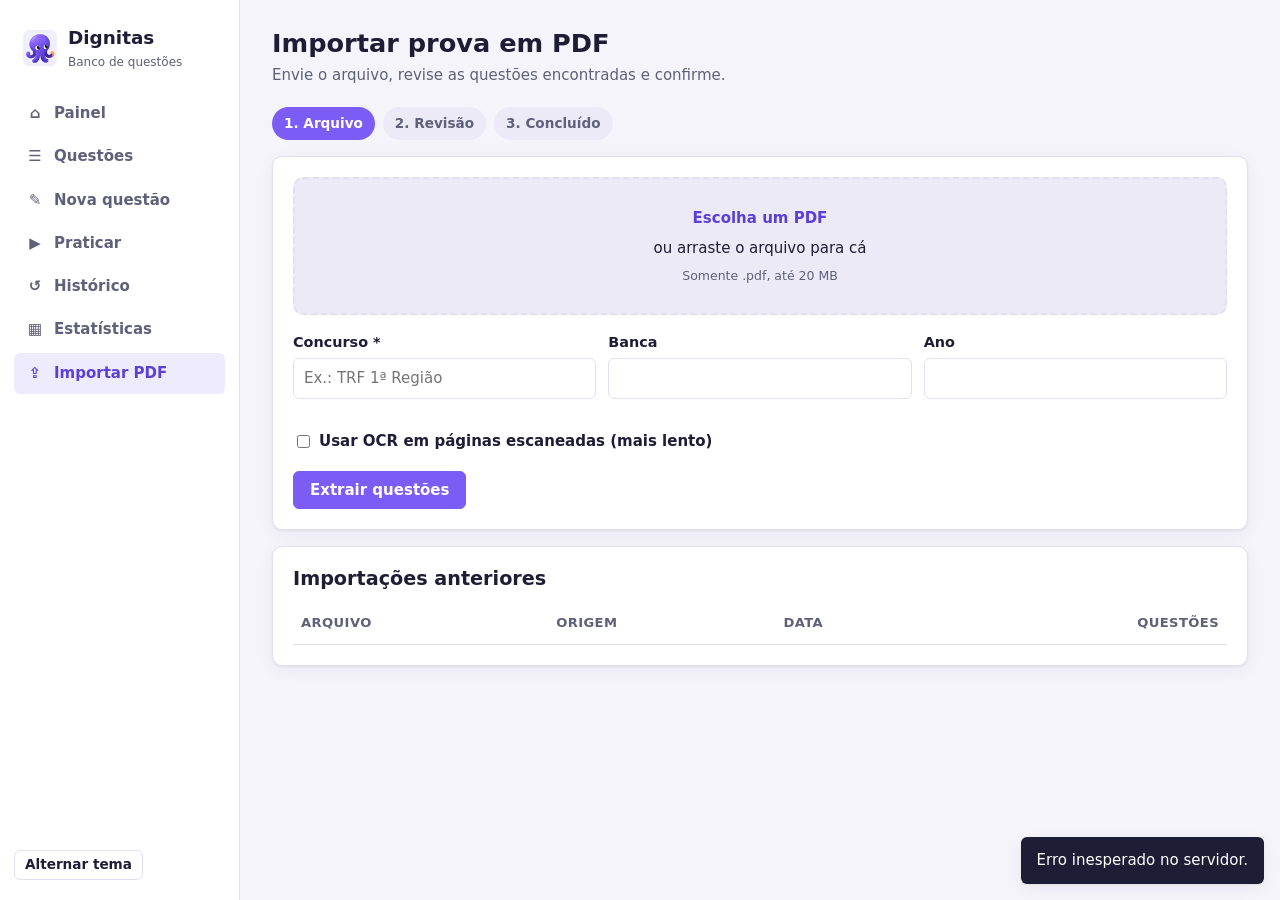
==== web/src/main/resources/static/importar.html @ 57759c16 "Add Spring REST back-end and front-end integration (baseline) Multi-module Maven project: core (busi" ====
<!doctype html>
<html lang="pt-BR">
<head>
    <meta charset="utf-8">
    <meta name="viewport" content="width=device-width, initial-scale=1">
    <title>Dignitas · Importar PDF</title>
    <link rel="icon" href="img/favicon.png">
    <link rel="stylesheet" href="css/base.css">
    <link rel="stylesheet" href="css/layout.css">
    <link rel="stylesheet" href="css/paginas.css">
    <script src="js/regras.js" defer></script>
    <script src="js/api.js" defer></script>
    <script src="js/app.js" defer></script>
    <script src="js/importar.js" defer></script>
</head>
<body data-page="importar">
<header class="topbar">
    <a class="brand" href="index.html"><img src="img/dignitas.png" alt=""><strong>Dignitas</strong></a>
    <button class="btn btn-small" id="menu-toggle" aria-controls="sidebar" aria-expanded="false">Menu</button>
</header>
<div class="app">
    <nav class="sidebar" id="sidebar" aria-label="Navegação principal">
        <a class="brand" href="index.html"><img src="img/dignitas.png" alt=""><div><strong>Dignitas</strong><span>Banco de questões</span></div></a>
        <ul class="nav">
            <li><a href="index.html" data-page="painel"><span class="icon" aria-hidden="true">⌂</span>Painel</a></li>
            <li><a href="questoes.html" data-page="questoes"><span class="icon" aria-hidden="true">☰</span>Questões</a></li>
            <li><a href="editor.html" data-page="editor"><span class="icon" aria-hidden="true">✎</span>Nova questão</a></li>
            <li><a href="praticar.html" data-page="praticar"><span class="icon" aria-hidden="true">▶</span>Praticar</a></li>
            <li><a href="historico.html" data-page="historico"><span class="icon" aria-hidden="true">↺</span>Histórico</a></li>
            <li><a href="estatisticas.html" data-page="estatisticas"><span class="icon" aria-hidden="true">▦</span>Estatísticas</a></li>
            <li><a href="importar.html" data-page="importar"><span class="icon" aria-hidden="true">⇪</span>Importar PDF</a></li>
        </ul>
        <div class="sidebar-footer"><button class="btn btn-small" id="theme-toggle" type="button">Alternar tema</button></div>
    </nav>

    <main class="main" id="conteudo">
        <div class="page-header">
            <div>
                <h1>Importar prova em PDF</h1>
                <p>Envie o arquivo, revise as questões encontradas e confirme.</p>
            </div>
        </div>

        <ol class="passos" aria-label="Etapas da importação">
            <li id="passo-1" class="ativo">1. Arquivo</li>
            <li id="passo-2">2. Revisão</li>
            <li id="passo-3">3. Concluído</li>
        </ol>

        <!-- Etapa 1 -->
        <form class="card" id="form-arquivo" novalidate>
            <div class="alert alert-error" id="erros-arquivo" role="alert" hidden></div>
            <label class="soltar" id="zona" for="arquivo">
                <input type="file" id="arquivo" accept="application/pdf,.pdf">
                <strong>Escolha um PDF</strong>
                <span>ou arraste o arquivo para cá</span>
                <small>Somente .pdf, até 20 MB</small>
                <span id="nome-arquivo" class="badge badge-accent" hidden></span>
            </label>
            <div class="form-row mt">
                <div class="field">
                    <label for="i-concurso">Concurso *</label>
                    <input type="text" id="i-concurso" placeholder="Ex.: TRF 1ª Região">
                    <span class="field-error" id="erro-i-concurso"></span>
                </div>
                <div class="field">
                    <label for="i-banca">Banca</label>
                    <input type="text" id="i-banca" list="lista-bancas" autocomplete="off">
                    <datalist id="lista-bancas"></datalist>
                </div>
                <div class="field">
                    <label for="i-ano">Ano</label>
                    <input type="number" id="i-ano" min="1950" step="1">
                    <span class="field-error" id="erro-i-ano"></span>
                </div>
            </div>
            <label class="check"><input type="checkbox" id="i-ocr"> Usar OCR em páginas escaneadas (mais lento)</label>
            <div id="progresso" class="mt" hidden>
                <div class="linha-barra-topo"><span id="progresso-texto">Lendo páginas…</span><strong id="progresso-pct">0%</strong></div>
                <div class="bar secondary"><span id="progresso-barra"></span></div>
            </div>
            <div class="form-actions mt">
                <button class="btn btn-primary" type="submit" id="enviar">Extrair questões</button>
            </div>
        </form>

        <!-- Etapa 2 -->
        <section class="card" id="revisao" hidden>
            <div class="card-header">
                <h2>Questões encontradas</h2>
                <label class="check"><input type="checkbox" id="todas" checked> Selecionar todas</label>
            </div>
            <p class="muted" id="resumo-revisao"></p>
            <div id="lista-revisao"></div>
            <div class="form-actions mt">
                <button class="btn btn-primary" type="button" id="confirmar">Salvar selecionadas</button>
                <button class="btn" type="button" id="voltar">Voltar</button>
            </div>
        </section>

        <!-- Etapa 3 -->
        <section class="card alert-ok" id="concluido" hidden>
            <h2>Importação concluída</h2>
            <p id="resumo-final"></p>
            <div class="form-actions">
                <a class="btn btn-primary" href="questoes.html">Ver questões</a>
                <button class="btn" type="button" id="nova">Importar outro arquivo</button>
            </div>
        </section>

        <section class="card mt">
            <div class="card-header"><h2>Importações anteriores</h2></div>
            <div class="table-wrap">
                <table>
                    <thead><tr><th>Arquivo</th><th>Origem</th><th>Data</th><th class="num">Questões</th></tr></thead>
                    <tbody id="t-importacoes"></tbody>
                </table>
            </div>
        </section>
    </main>
</div>
</body>
</html>
---- web/src/main/resources/static/css/base.css ----
/* Dignitas — base: tokens de cor, tipografia e componentes.
   Paleta herdada do app desktop: roxo do polvo como destaque, laranja/rosa como secundária. */

:root {
    --accent: #7b5cf5;
    --accent-strong: #5b3fd6;
    --accent-subtle: #efebff;
    --secondary: #f59e4b;
    --secondary-2: #e8708c;

    --bg: #f5f4fb;
    --surface: #ffffff;
    --surface-inset: #eceaf7;
    --border: #e2dff1;
    --fg: #1f1d36;
    --fg-muted: #5f6079;
    --fg-subtle: #8c8ca6;

    --ok: #1f8a5b;
    --ok-subtle: #e3f5ec;
    --error: #c2334d;
    --error-subtle: #fbe7eb;
    --warn: #a35c12;
    --warn-subtle: #fdf0e1;

    --radius: 10px;
    --radius-sm: 6px;
    --shadow: 0 1px 2px rgba(31, 29, 54, .06), 0 4px 16px rgba(31, 29, 54, .06);
    --font: "Segoe UI", system-ui, -apple-system, Roboto, "Helvetica Neue", Arial, sans-serif;
    --mono: Consolas, "Cascadia Mono", ui-monospace, monospace;
}

@media (prefers-color-scheme: dark) {
    :root:not([data-theme="light"]) {
        --accent: #957cf8;
        --accent-strong: #ae9bfd;
        --accent-subtle: #2a2350;
        --bg: #131221;
        --surface: #1c1a2e;
        --surface-inset: #24223a;
        --border: #34314f;
        --fg: #ecebf7;
        --fg-muted: #b3b2cc;
        --fg-subtle: #8584a3;
        --ok: #4fc98f;
        --ok-subtle: #173528;
        --error: #f07a90;
        --error-subtle: #3d1a23;
        --warn: #f3b06a;
        --warn-subtle: #3a2a17;
        --shadow: 0 1px 2px rgba(0, 0, 0, .3), 0 4px 16px rgba(0, 0, 0, .25);
    }
}

:root[data-theme="dark"] {
    --accent: #957cf8;
    --accent-strong: #ae9bfd;
    --accent-subtle: #2a2350;
    --bg: #131221;
    --surface: #1c1a2e;
    --surface-inset: #24223a;
    --border: #34314f;
    --fg: #ecebf7;
    --fg-muted: #b3b2cc;
    --fg-subtle: #8584a3;
    --ok: #4fc98f;
    --ok-subtle: #173528;
    --error: #f07a90;
    --error-subtle: #3d1a23;
    --warn: #f3b06a;
    --warn-subtle: #3a2a17;
    --shadow: 0 1px 2px rgba(0, 0, 0, .3), 0 4px 16px rgba(0, 0, 0, .25);
}

*, *::before, *::after { box-sizing: border-box; }

html { -webkit-text-size-adjust: 100%; }

body {
    margin: 0;
    font-family: var(--font);
    font-size: 15px;
    line-height: 1.55;
    color: var(--fg);
    background: var(--bg);
}

h1, h2, h3 { line-height: 1.25; margin: 0 0 .5em; }
h1 { font-size: 1.6rem; }
h2 { font-size: 1.2rem; }
h3 { font-size: 1rem; }
p { margin: 0 0 1em; }
a { color: var(--accent-strong); }
small, .muted { color: var(--fg-muted); }

:focus-visible { outline: 2px solid var(--accent); outline-offset: 2px; }

.visually-hidden {
    position: absolute; width: 1px; height: 1px; padding: 0; margin: -1px;
    overflow: hidden; clip: rect(0 0 0 0); white-space: nowrap; border: 0;
}

/* ---------- Cartões ---------- */
.card {
    background: var(--surface);
    border: 1px solid var(--border);
    border-radius: var(--radius);
    box-shadow: var(--shadow);
    padding: 20px;
}
.card + .card { margin-top: 16px; }
.grid > .card + .card { margin-top: 0; } /* na grade o espaçamento vem do gap */
.card-header { display: flex; align-items: center; justify-content: space-between; gap: 12px; margin-bottom: 12px; flex-wrap: wrap; }
.card-header h2 { margin: 0; }

.stat { display: flex; flex-direction: column; gap: 2px; }
.stat-value { font-size: 1.9rem; font-weight: 700; color: var(--fg); }
.stat-label { color: var(--fg-muted); font-size: .9rem; }

/* ---------- Botões ---------- */
.btn {
    display: inline-flex; align-items: center; justify-content: center; gap: 6px;
    min-height: 38px; padding: 0 16px;
    border: 1px solid var(--border); border-radius: var(--radius-sm);
    background: var(--surface); color: var(--fg);
    font: inherit; font-weight: 600; text-decoration: none; cursor: pointer;
    transition: background-color .15s, border-color .15s;
}
.btn:hover { background: var(--surface-inset); }
.btn-primary { background: var(--accent); border-color: var(--accent); color: #fff; }
.btn-primary:hover { background: var(--accent-strong); border-color: var(--accent-strong); }
.btn-danger { color: var(--error); }
.btn-small { min-height: 30px; padding: 0 10px; font-size: .85rem; }
.btn:disabled { opacity: .5; cursor: not-allowed; }

/* ---------- Formulários ---------- */
.field { display: flex; flex-direction: column; gap: 4px; margin-bottom: 14px; }
.field label, .field .label { font-weight: 600; font-size: .9rem; }
.field .hint { font-size: .8rem; color: var(--fg-muted); }

input[type="text"], input[type="number"], input[type="search"], select, textarea {
    width: 100%;
    min-height: 38px;
    padding: 8px 10px;
    border: 1px solid var(--border);
    border-radius: var(--radius-sm);
    background: var(--surface);
    color: var(--fg);
    font: inherit;
}
textarea { resize: vertical; min-height: 96px; }
input:focus, select:focus, textarea:focus { border-color: var(--accent); outline: none; box-shadow: 0 0 0 3px var(--accent-subtle); }

.field.invalid input, .field.invalid textarea, .field.invalid select { border-color: var(--error); }
.field-error { color: var(--error); font-size: .82rem; min-height: 1em; }

.form-row { display: grid; grid-template-columns: repeat(auto-fit, minmax(160px, 1fr)); gap: 12px; }
.form-actions { display: flex; gap: 8px; flex-wrap: wrap; margin-top: 8px; }

/* ---------- Tabelas ---------- */
.table-wrap { overflow-x: auto; }
table { width: 100%; border-collapse: collapse; }
th, td { text-align: left; padding: 10px 8px; border-bottom: 1px solid var(--border); vertical-align: top; }
th { font-size: .82rem; text-transform: uppercase; letter-spacing: .03em; color: var(--fg-muted); }
tbody tr:hover { background: var(--surface-inset); }
td.num, th.num { text-align: right; font-variant-numeric: tabular-nums; }

/* ---------- Selos e avisos ---------- */
.badge {
    display: inline-block; padding: 1px 8px; border-radius: 999px;
    font-size: .78rem; font-weight: 600; background: var(--surface-inset); color: var(--fg-muted);
}
.badge-ok { background: var(--ok-subtle); color: var(--ok); }
.badge-error { background: var(--error-subtle); color: var(--error); }
.badge-warn { background: var(--warn-subtle); color: var(--warn); }
.badge-accent { background: var(--accent-subtle); color: var(--accent-strong); }

.alert { padding: 12px 14px; border-radius: var(--radius-sm); border: 1px solid transparent; margin-bottom: 14px; }
.alert ul { margin: 6px 0 0; padding-left: 20px; }
.alert-error { background: var(--error-subtle); color: var(--error); border-color: var(--error); }
.alert-ok { background: var(--ok-subtle); color: var(--ok); border-color: var(--ok); }
.alert-info { background: var(--accent-subtle); color: var(--accent-strong); border-color: var(--accent); }

.empty { text-align: center; color: var(--fg-muted); padding: 24px 8px; }

/* ---------- Barras (estatísticas e progresso) ---------- */
.bar { height: 10px; background: var(--surface-inset); border-radius: 999px; overflow: hidden; }
.bar > span { display: block; height: 100%; background: var(--accent); border-radius: 999px; transition: width .4s ease; }
.bar.secondary > span { background: var(--secondary); }

/* ---------- Aviso flutuante ---------- */
.toast {
    position: fixed; right: 16px; bottom: 16px; z-index: 50;
    max-width: calc(100vw - 32px);
    padding: 12px 16px; border-radius: var(--radius-sm);
    background: var(--fg); color: var(--surface); box-shadow: var(--shadow);
    opacity: 0; transform: translateY(8px); transition: opacity .2s, transform .2s;
    pointer-events: none;
}
.toast.show { opacity: 1; transform: none; }

@media (prefers-reduced-motion: reduce) {
    * { transition: none !important; animation: none !important; }
}
---- web/src/main/resources/static/css/layout.css ----
/* Dignitas — estrutura das páginas: menu lateral, cabeçalho e grade de conteúdo. */

.app { display: grid; grid-template-columns: 240px 1fr; min-height: 100vh; }

/* ---------- Menu lateral ---------- */
.sidebar {
    position: sticky; top: 0; height: 100vh;
    display: flex; flex-direction: column; gap: 4px;
    padding: 20px 14px;
    background: var(--surface);
    border-right: 1px solid var(--border);
}
.brand { display: flex; align-items: center; gap: 10px; padding: 4px 8px 18px; text-decoration: none; color: var(--fg); }
.brand img { width: 36px; height: 36px; }
.brand strong { font-size: 1.15rem; }
.brand span { display: block; font-size: .75rem; color: var(--fg-muted); font-weight: 400; }

.nav { list-style: none; margin: 0; padding: 0; display: flex; flex-direction: column; gap: 2px; }
.nav a {
    display: flex; align-items: center; gap: 10px;
    padding: 9px 12px; border-radius: var(--radius-sm);
    color: var(--fg-muted); text-decoration: none; font-weight: 600;
}
.nav a:hover { background: var(--surface-inset); color: var(--fg); }
.nav a[aria-current="page"] { background: var(--accent-subtle); color: var(--accent-strong); }
.nav .icon { width: 18px; text-align: center; }

.sidebar-footer { margin-top: auto; }

/* ---------- Conteúdo ---------- */
.main { min-width: 0; padding: 28px 32px 48px; }
.page-header { display: flex; align-items: flex-end; justify-content: space-between; gap: 16px; flex-wrap: wrap; margin-bottom: 20px; }
.page-header h1 { margin: 0; }
.page-header p { margin: 4px 0 0; color: var(--fg-muted); }

.grid { display: grid; gap: 16px; }
.grid-4 { grid-template-columns: repeat(4, minmax(0, 1fr)); }
.grid-2 { grid-template-columns: repeat(2, minmax(0, 1fr)); }
.grid-main-aside { grid-template-columns: minmax(0, 2fr) minmax(0, 1fr); align-items: start; }

/* ---------- Barra superior (somente telas pequenas) ---------- */
.topbar { display: none; }

@media (max-width: 960px) {
    .grid-4 { grid-template-columns: repeat(2, minmax(0, 1fr)); }
    .grid-main-aside { grid-template-columns: 1fr; }
}

@media (max-width: 760px) {
    .app { grid-template-columns: 1fr; }
    .topbar {
        display: flex; align-items: center; justify-content: space-between;
        position: sticky; top: 0; z-index: 30;
        padding: 10px 16px; background: var(--surface); border-bottom: 1px solid var(--border);
    }
    .topbar .brand { padding: 0; }
    .sidebar {
        position: fixed; inset: 0 auto 0 0; z-index: 40; width: 260px;
        transform: translateX(-100%); transition: transform .2s ease;
    }
    .sidebar.open { transform: none; box-shadow: var(--shadow); }
    .backdrop { position: fixed; inset: 0; z-index: 35; background: rgba(0, 0, 0, .35); }
    .main { padding: 20px 16px 40px; }
    .grid-2 { grid-template-columns: 1fr; }
}

@media (max-width: 420px) {
    .grid-4 { grid-template-columns: 1fr; }
}
---- web/src/main/resources/static/css/paginas.css ----
/* Dignitas — estilos específicos de cada página. */

.mt { margin-top: 16px; }

/* ---------- Painel ---------- */
.lista-simples { list-style: none; margin: 0; padding: 0; }
.lista-simples li {
    display: grid; grid-template-columns: auto 1fr auto; align-items: center; gap: 10px;
    padding: 10px 0; border-bottom: 1px solid var(--border);
}
.lista-simples li:last-child { border-bottom: 0; }
.lista-simples li.empty { display: block; }
.lista-simples a { color: var(--fg); text-decoration: none; overflow: hidden; text-overflow: ellipsis; white-space: nowrap; }
.lista-simples a:hover { color: var(--accent-strong); text-decoration: underline; }

.linha-barra { margin-bottom: 14px; }
.linha-barra-topo { display: flex; justify-content: space-between; gap: 8px; margin-bottom: 4px; font-size: .9rem; }

/* ---------- Lista de questões ---------- */
/* Alinhados pelo topo: o espaço da mensagem de erro não desloca os campos */
.filtros { display: grid; grid-template-columns: 2fr repeat(3, 1fr) auto; gap: 12px; align-items: start; }
.filtros .field { margin-bottom: 0; }
.filtros .form-actions { margin-top: 26px; }
.filtros.compacto { grid-template-columns: 2fr 1fr; }
.enunciado-curto { display: -webkit-box; -webkit-line-clamp: 2; -webkit-box-orient: vertical; overflow: hidden; max-width: 520px; }
.acoes { display: flex; gap: 6px; flex-wrap: wrap; }
td .acoes { flex-wrap: nowrap; }
.paginacao { display: flex; align-items: center; justify-content: space-between; gap: 12px; margin-top: 14px; flex-wrap: wrap; }

@media (max-width: 960px) {
    .filtros { grid-template-columns: 1fr 1fr; }
    .filtros .field:first-child { grid-column: 1 / -1; }
}

/* ---------- Editor ---------- */
.alternativa {
    display: grid; grid-template-columns: auto 44px 1fr auto; align-items: start; gap: 10px;
    padding: 10px; border: 1px solid var(--border); border-radius: var(--radius-sm); margin-bottom: 8px;
    background: var(--surface);
}
.alternativa.correta { border-color: var(--ok); background: var(--ok-subtle); }
.alternativa .letra {
    display: grid; place-items: center; width: 44px; height: 38px;
    border-radius: var(--radius-sm); background: var(--surface-inset); font-weight: 700;
}
.alternativa textarea { min-height: 38px; }
.alternativa input[type="radio"] { margin-top: 12px; width: 18px; height: 18px; accent-color: var(--ok); }
.alternativa.invalid textarea { border-color: var(--error); }
.contador { font-size: .8rem; color: var(--fg-muted); text-align: right; }
.contador.limite { color: var(--error); }
.tipo-questao { display: flex; gap: 16px; flex-wrap: wrap; }
.tipo-questao label, .check { display: inline-flex; align-items: center; gap: 6px; font-weight: 600; }

/* ---------- Praticar ---------- */
.questao-meta { display: flex; gap: 6px; flex-wrap: wrap; margin-bottom: 12px; }
.texto-base { padding: 12px 14px; border-left: 3px solid var(--secondary); background: var(--surface-inset); border-radius: 0 var(--radius-sm) var(--radius-sm) 0; margin-bottom: 14px; }
.enunciado { font-size: 1.05rem; margin-bottom: 16px; }
.opcoes { display: flex; flex-direction: column; gap: 8px; margin: 0; padding: 0; border: 0; }
.opcao {
    display: grid; grid-template-columns: 34px 1fr; gap: 10px; align-items: start;
    padding: 10px 12px; border: 1px solid var(--border); border-radius: var(--radius-sm); cursor: pointer;
    background: var(--surface);
}
.opcao:hover { border-color: var(--accent); }
.opcao input { position: absolute; opacity: 0; pointer-events: none; }
.opcao .letra { display: grid; place-items: center; width: 30px; height: 30px; border-radius: 50%; background: var(--surface-inset); font-weight: 700; }
.opcao:has(input:checked) { border-color: var(--accent); background: var(--accent-subtle); }
.opcao:has(input:checked) .letra { background: var(--accent); color: #fff; }
.opcao:has(input:focus-visible) { outline: 2px solid var(--accent); outline-offset: 2px; }
.opcao.certa { border-color: var(--ok); background: var(--ok-subtle); }
.opcao.certa .letra { background: var(--ok); color: #fff; }
.opcao.errada { border-color: var(--error); background: var(--error-subtle); }
.opcao.errada .letra { background: var(--error); color: #fff; }
.opcoes:disabled .opcao { cursor: default; }
.atalhos { font-size: .8rem; color: var(--fg-muted); margin-top: 10px; }
kbd { font-family: var(--mono); padding: 1px 5px; border: 1px solid var(--border); border-bottom-width: 2px; border-radius: 4px; background: var(--surface); font-size: .8em; }

/* ---------- Estatísticas ---------- */
.dias { display: grid; grid-template-columns: repeat(7, 1fr); gap: 8px; align-items: end; height: 180px; padding-top: 8px; }
.dia { display: flex; flex-direction: column; align-items: center; justify-content: flex-end; gap: 6px; height: 100%; }
.dia-coluna { width: 100%; max-width: 36px; display: flex; flex-direction: column-reverse; border-radius: 6px 6px 0 0; overflow: hidden; background: var(--surface-inset); min-height: 4px; }
.dia-coluna .acertos { background: var(--accent); }
.dia-coluna .erros { background: var(--secondary-2); }
.dia small { font-size: .75rem; }
.legenda { display: flex; gap: 14px; font-size: .8rem; color: var(--fg-muted); margin-top: 10px; }
.legenda span::before { content: ""; display: inline-block; width: 10px; height: 10px; border-radius: 2px; margin-right: 6px; vertical-align: -1px; }
.legenda .l-acertos::before { background: var(--accent); }
.legenda .l-erros::before { background: var(--secondary-2); }

/* ---------- Importar ---------- */
.passos { display: flex; gap: 8px; list-style: none; padding: 0; margin: 0 0 16px; flex-wrap: wrap; }
.passos li { padding: 6px 12px; border-radius: 999px; background: var(--surface-inset); color: var(--fg-muted); font-weight: 600; font-size: .85rem; }
.passos li.ativo { background: var(--accent); color: #fff; }
.passos li.feito { background: var(--accent-subtle); color: var(--accent-strong); }
.soltar {
    display: flex; flex-direction: column; align-items: center; gap: 6px; text-align: center;
    padding: 28px 16px; border: 2px dashed var(--border); border-radius: var(--radius); background: var(--surface-inset);
    cursor: pointer;
}
.soltar.arrastando { border-color: var(--accent); background: var(--accent-subtle); }
.soltar input { position: absolute; opacity: 0; width: 1px; height: 1px; }
.soltar strong { color: var(--accent-strong); }
.revisao-item { display: grid; grid-template-columns: auto 1fr auto; gap: 10px; align-items: start; padding: 10px 0; border-bottom: 1px solid var(--border); }
.revisao-item:last-child { border-bottom: 0; }
[hidden] { display: none !important; }
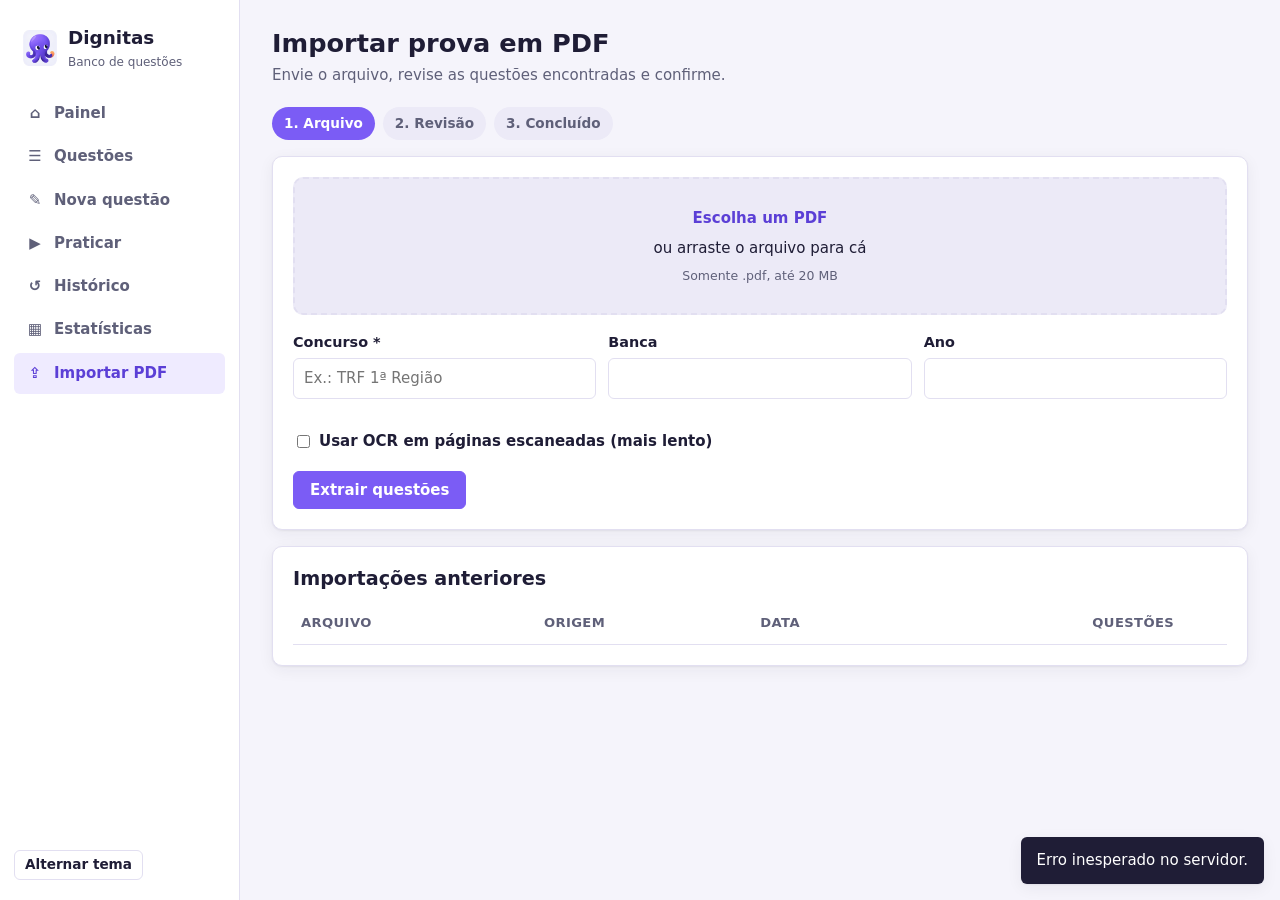
==== commit 059ace81: "Let the import review set the correct answer and allow deleting imports The review now lets the user" ====
--- a/web/src/main/resources/static/importar.html
+++ b/web/src/main/resources/static/importar.html
@@ -112,7 +112,7 @@
             <div class="card-header"><h2>Importações anteriores</h2></div>
             <div class="table-wrap">
                 <table>
-                    <thead><tr><th>Arquivo</th><th>Origem</th><th>Data</th><th class="num">Questões</th></tr></thead>
+                    <thead><tr><th>Arquivo</th><th>Origem</th><th>Data</th><th class="num">Questões</th><th><span class="visually-hidden">Ações</span></th></tr></thead>
                     <tbody id="t-importacoes"></tbody>
                 </table>
             </div>
--- a/web/src/main/resources/static/css/paginas.css
+++ b/web/src/main/resources/static/css/paginas.css
@@ -102,4 +102,7 @@
 .soltar strong { color: var(--accent-strong); }
 .revisao-item { display: grid; grid-template-columns: auto 1fr auto; gap: 10px; align-items: start; padding: 10px 0; border-bottom: 1px solid var(--border); }
 .revisao-item:last-child { border-bottom: 0; }
+.gabarito { border: 0; padding: 0; margin: 8px 0 0; display: flex; gap: 12px; flex-wrap: wrap; align-items: center; }
+.gabarito legend { font-size: .8rem; color: var(--fg-muted); padding: 0; margin-right: 8px; float: left; }
+.gabarito::after { content: ""; display: block; clear: both; }
 [hidden] { display: none !important; }
